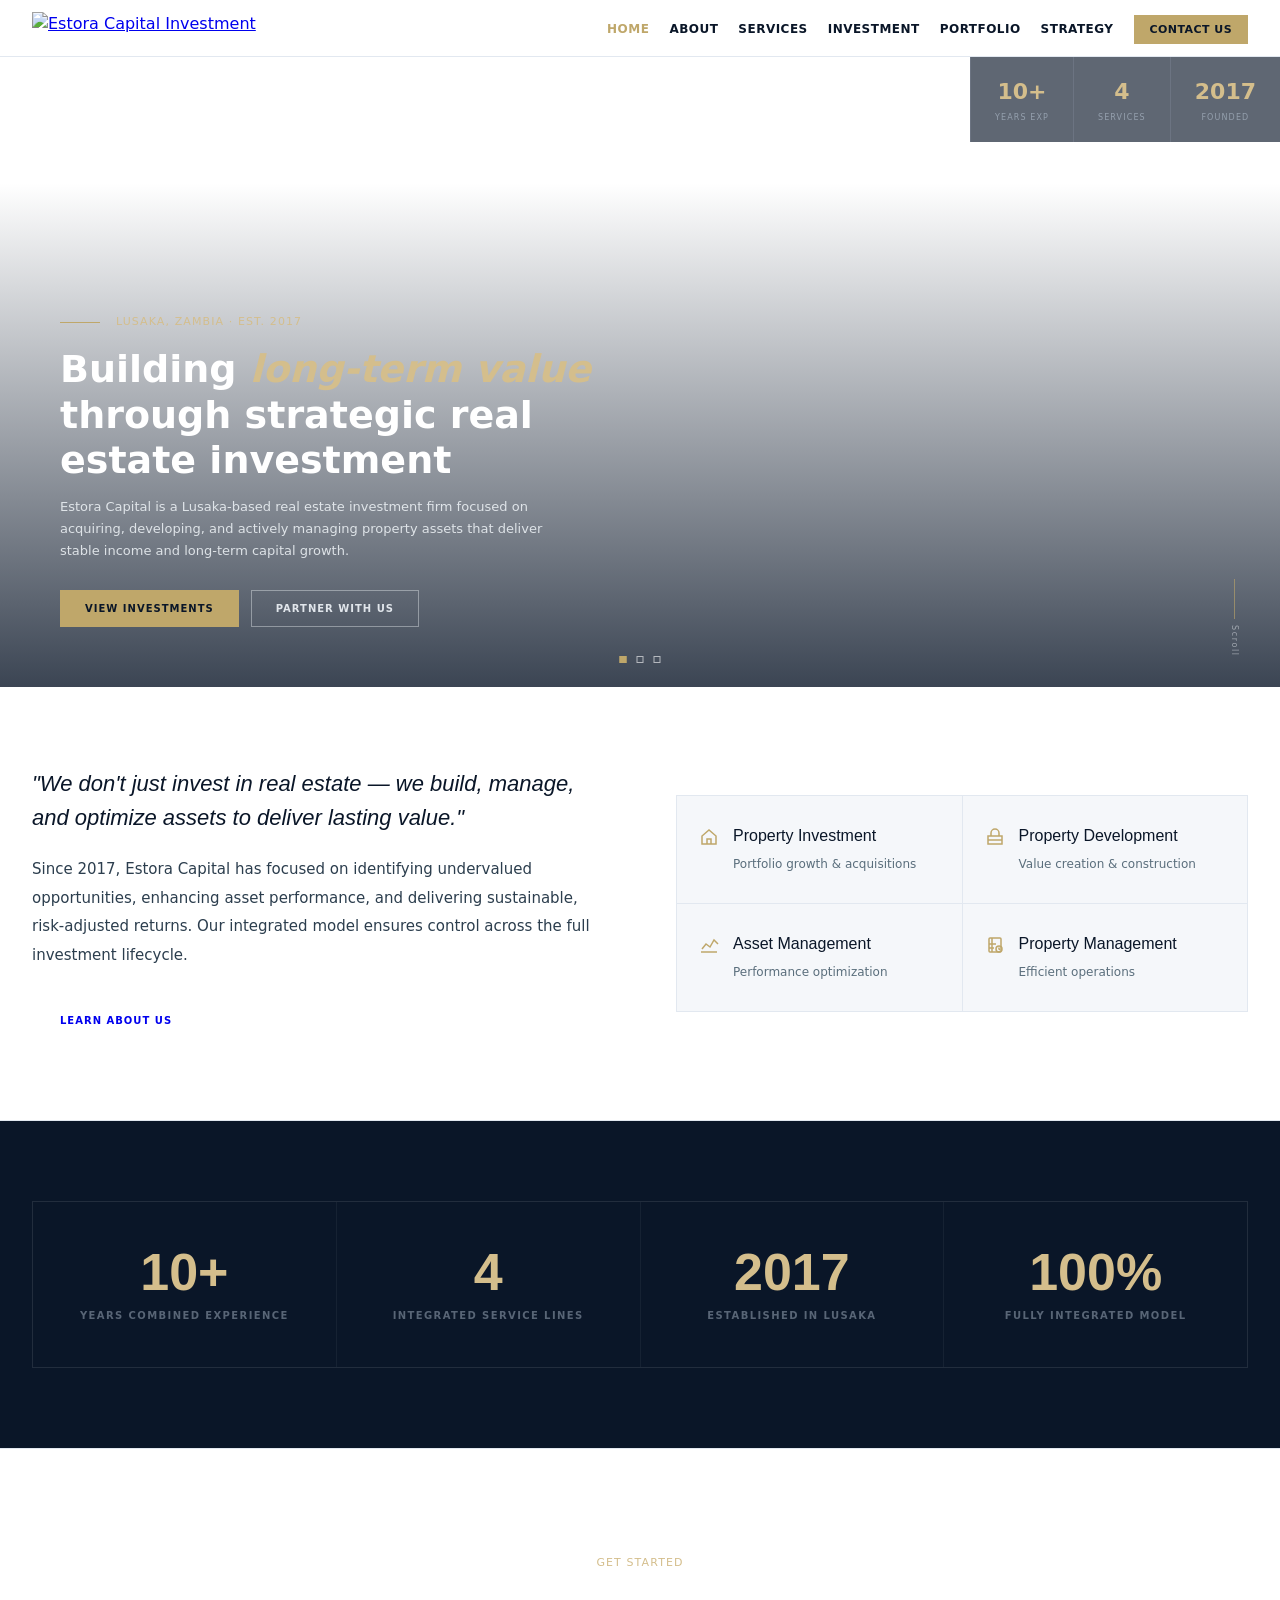
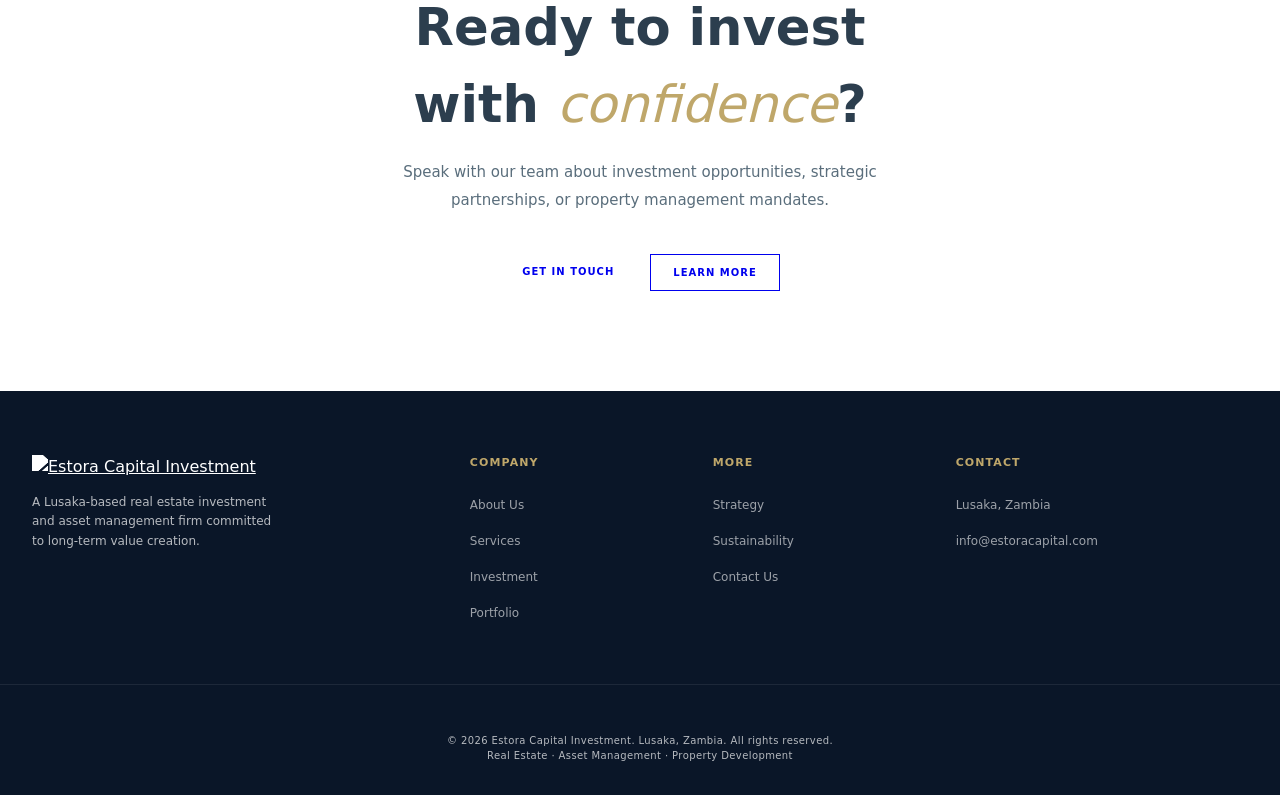
==== index.html @ 8b013a1b "Create index.html" ====
<!DOCTYPE html>
<html lang="en">
<head>
<meta charset="UTF-8">
<meta name="viewport" content="width=device-width, initial-scale=1.0">
<title>Estora Capital Investment — Lusaka, Zambia</title>
<link rel="icon" type="image/png" href="assets/logo.png">
<link rel="stylesheet" href="shared.css">
<style>
/* ── BASE & NAV (COMPACT) ── */
:root {
  --navy: #0A1628;
  --gold: #BFA76A;
  --gold-light: #D4BE8C;
  --bg: #F5F7FA;
  --bg-white: #FFFFFF;
  --text-mid: #2C3E4E;
  --text-muted: #5A6E7C;
  --line-dark: #E2E8F0;
}
* { margin: 0; padding: 0; box-sizing: border-box; }
body {
  font-family: 'Open Sans', system-ui, -apple-system, sans-serif;
  background: var(--bg-white);
  color: var(--text-mid);
  line-height: 1.5;
}
.container { max-width: 1280px; margin: 0 auto; padding: 0 32px; }
@media (max-width: 768px) { .container { padding: 0 24px; } }

/* Compact nav */
nav {
  background: var(--bg-white);
  padding: 12px 32px;
  display: flex;
  justify-content: space-between;
  align-items: center;
  border-bottom: 1px solid var(--line-dark);
  position: sticky;
  top: 0;
  z-index: 100;
}
.nav-logo img { height: 32px; width: auto; display: block; }
.nav-links {
  display: flex;
  list-style: none;
  gap: 20px;
  align-items: center;
}
.nav-links li a {
  text-decoration: none;
  font-size: 12px;
  font-weight: 600;
  letter-spacing: 0.04em;
  color: var(--navy);
  text-transform: uppercase;
  transition: color 0.2s;
}
.nav-links li a:hover, .nav-links li a.active { color: var(--gold); }
.nav-links .nav-cta {
  background: var(--gold);
  color: var(--navy);
  padding: 8px 16px;
  border-radius: 0;
  font-size: 11px;
}
.nav-links .nav-cta:hover { background: var(--navy); color: var(--gold); }
.nav-hamburger {
  display: none;
  flex-direction: column;
  gap: 5px;
  background: none;
  border: none;
  cursor: pointer;
}
.nav-hamburger span {
  width: 22px;
  height: 2px;
  background: var(--navy);
}
.nav-drawer {
  position: fixed;
  top: 0;
  right: -100%;
  width: 280px;
  height: 100%;
  background: var(--bg-white);
  box-shadow: -4px 0 20px rgba(0,0,0,0.05);
  padding: 80px 32px 32px;
  display: flex;
  flex-direction: column;
  gap: 20px;
  z-index: 200;
  transition: right 0.3s;
}
.nav-drawer.open { right: 0; }
.nav-drawer a {
  text-decoration: none;
  font-size: 14px;
  font-weight: 500;
  color: var(--navy);
  padding: 8px 0;
  border-bottom: 1px solid var(--line-dark);
}
.nav-drawer .drawer-cta { background: var(--gold); text-align: center; margin-top: 16px; color: var(--navy); font-weight: 700; }
@media (max-width: 768px) {
  nav { padding: 10px 24px; }
  .nav-links { display: none; }
  .nav-hamburger { display: flex; }
}

/* ── HERO (CROPPED, SHORTER) ── */
#hero {
  min-height: 70vh;
  min-height: 70svh;
  display: flex;
  flex-direction: column;
  justify-content: flex-end;
  position: relative;
  overflow: hidden;
  padding: 0;
}
.hero-bg { position: absolute; inset: 0; }
.hero-slide {
  position: absolute;
  inset: 0;
  background-position: center 30%; /* crop top & bottom by shifting focus upward */
  background-size: cover;
  background-repeat: no-repeat;
  opacity: 0;
  animation: heroSlideshow 18s ease-in-out infinite;
}
.hero-slide:nth-child(1) { animation-delay: 0s; }
.hero-slide:nth-child(2) { animation-delay: 6s; }
.hero-slide:nth-child(3) { animation-delay: 12s; }
@keyframes heroSlideshow {
  0%   { opacity: 0; }
  5%   { opacity: 1; }
  30%  { opacity: 1; }
  38%  { opacity: 0; }
  100% { opacity: 0; }
}
.hero-gradient {
  position: absolute; inset: 0; pointer-events: none; z-index: 1;
  background: linear-gradient(to top, rgba(10,22,40,0.8) 0%, rgba(10,22,40,0.4) 40%, transparent 80%);
}
.hero-content {
  position: relative;
  z-index: 3;
  width: 100%;
  max-width: 800px;
  padding: 0 60px 60px;
}
.hero-eyebrow {
  display: flex; align-items: center; gap: 16px; margin-bottom: 16px;
  opacity: 0; animation: fadeUp 0.9s 0.3s forwards;
}
.hero-eyebrow-line { width: 40px; height: 1px; background: var(--gold); }
.label { color: var(--gold-light); font-size: 11px; letter-spacing: 0.1em; text-transform: uppercase; }
.hero-content h1 {
  font-size: clamp(24px, 3.2vw, 38px);
  font-weight: 600; color: #FFFFFF; margin-bottom: 12px;
  opacity: 0; animation: fadeUp 0.9s 0.5s forwards;
  line-height: 1.2; max-width: 620px;
}
.hero-content h1 em { font-style: italic; color: var(--gold-light); }
.hero-sub {
  font-size: 13px; color: rgba(240,244,248,0.85); max-width: 500px;
  line-height: 1.7; margin-bottom: 28px;
  opacity: 0; animation: fadeUp 0.9s 0.7s forwards;
}
.hero-btns {
  display: flex; gap: 12px; flex-wrap: wrap;
  opacity: 0; animation: fadeUp 0.9s 0.9s forwards;
}
.hero-btns .btn-primary {
  background: var(--gold); color: var(--navy); border: 1px solid var(--gold);
  padding: 10px 24px; font-size: 10px;
}
.hero-btns .btn-primary:hover { background: transparent; color: var(--gold); }
.hero-btns .btn-outline {
  background: transparent; color: rgba(240,244,248,0.9); border: 1px solid rgba(240,244,248,0.4);
  padding: 10px 24px; font-size: 10px;
}
.hero-btns .btn-outline:hover { background: rgba(255,255,255,0.1); color: #fff; }
.hero-dots {
  position: absolute; bottom: 24px; left: 50%; transform: translateX(-50%);
  display: flex; gap: 10px; z-index: 5;
}
.hero-dot {
  width: 7px; height: 7px; border: 1px solid rgba(255,255,255,0.6);
  background: transparent; cursor: pointer;
}
.hero-dot.active, .hero-dot:hover { background: var(--gold); border-color: var(--gold); }
.hero-scroll {
  position: absolute; bottom: 30px; right: 40px;
  display: flex; flex-direction: column; align-items: center; gap: 6px; z-index: 4;
}
.hero-scroll-line { width: 1px; height: 40px; background: var(--gold); opacity: 0.6; }
.hero-scroll span { font-size: 8px; letter-spacing: 0.2em; color: rgba(240,244,248,0.5); writing-mode: vertical-rl; }
/* hero stats hidden on small screens, visible desktop */
.hero-stats {
  position: absolute; top: 0; right: 0;
  display: flex; z-index: 4;
}
.hero-stat {
  padding: 18px 24px;
  background: rgba(10,22,40,0.65);
  backdrop-filter: blur(6px);
  border-left: 1px solid rgba(184,197,212,0.15);
  text-align: center;
}
.hero-stat-num { font-size: 22px; font-weight: 600; color: var(--gold-light); }
.hero-stat-lbl { font-size: 8px; letter-spacing: 0.14em; text-transform: uppercase; color: rgba(184,197,212,0.6); margin-top: 4px; }
@keyframes fadeUp {
  from { opacity: 0; transform: translateY(16px); }
  to { opacity: 1; transform: translateY(0); }
}
/* Mobile hero: smaller height, better text fit */
@media (max-width: 768px) {
  #hero { min-height: 60vh; min-height: 60svh; }
  .hero-content { padding: 0 24px 40px; }
  .hero-scroll { display: none; }
  .hero-stats { display: none; }
  .hero-content h1 { font-size: 22px; max-width: 100%; }
  .hero-sub { font-size: 12px; margin-bottom: 24px; }
  .hero-eyebrow .label { font-size: 9px; }
  .hero-dots { bottom: 16px; }
  .hero-slide { background-position: center 25%; } /* adjust crop for mobile */
}
@media (max-width: 480px) {
  #hero { min-height: 55vh; }
  .hero-content { padding: 0 20px 32px; }
  .hero-btns { flex-direction: column; gap: 8px; }
  .hero-btns a { text-align: center; }
}

/* INTRO & OTHER SECTIONS (unchanged styling) */
.intro-band { background: var(--bg-white); border-bottom: 1px solid var(--line-dark); }
.intro-inner {
  display: grid; grid-template-columns: 1fr 1fr; gap: 72px; align-items: center;
  padding: 80px 0;
}
.intro-left p { font-size: 15px; color: var(--text-mid); line-height: 1.9; margin-bottom: 14px; }
.intro-left .lead {
  font-family: 'Roboto', sans-serif; font-size: 22px; font-style: italic;
  color: var(--navy); line-height: 1.55; margin-bottom: 20px; font-weight: 400;
}
.intro-right { display: grid; grid-template-columns: 1fr 1fr; gap: 1px; background: var(--line-dark); border: 1px solid var(--line-dark); }
.intro-cap {
  background: var(--bg); padding: 28px 22px;
  display: flex; align-items: flex-start; gap: 14px;
  transition: background 0.3s;
}
.intro-cap:hover { background: var(--bg-white); }
.intro-cap svg { color: var(--gold); flex-shrink: 0; margin-top: 3px; }
.intro-cap strong { display: block; font-family: 'Roboto', sans-serif; font-size: 16px; color: var(--navy); margin-bottom: 3px; font-weight: 500; }
.intro-cap span { font-size: 12px; color: var(--text-muted); }

.sections-area { background: var(--bg); padding: 72px 0; }
.sections-label { margin-bottom: 52px; }
.sections-label h2 { font-size: clamp(30px, 4vw, 50px); }

.cards-grid {
  display: grid; grid-template-columns: repeat(3, 1fr);
  gap: 1px; background: var(--line-dark); border: 1px solid var(--line-dark);
}
.section-card {
  background: var(--bg-white); padding: 52px 40px;
  position: relative; overflow: hidden;
  text-decoration: none; display: flex; flex-direction: column;
  transition: background 0.3s;
  border-bottom: 3px solid transparent;
}
.section-card:hover { background: var(--bg); border-bottom-color: var(--gold); }
.section-card:hover .card-icon { color: var(--navy); }

.card-icon { width: 44px; height: 44px; color: var(--gold); margin-bottom: 26px; transition: color 0.3s; }
.section-card h3 { font-size: 24px; color: var(--navy); margin-bottom: 12px; font-weight: 600; }
.section-card p { font-size: 13px; color: var(--text-muted); line-height: 1.85; flex: 1; }
.card-link {
  display: flex; align-items: center; gap: 8px; margin-top: 28px;
  font-size: 10px; letter-spacing: 0.18em; text-transform: uppercase;
  color: var(--gold); font-weight: 700; font-family: 'Open Sans', sans-serif;
}
.card-link svg { transition: transform 0.3s; }
.section-card:hover .card-link svg { transform: translateX(5px); }

.highlights { background: var(--navy); padding: 80px 0; }
.highlights-grid { display: grid; grid-template-columns: repeat(4,1fr); gap: 1px; background: rgba(255,255,255,0.05); border: 1px solid rgba(255,255,255,0.05); }
.highlight-cell { background: var(--navy); padding: 44px 32px; text-align: center; }
.highlight-num { font-family: 'Roboto', sans-serif; font-size: 52px; font-weight: 600; color: var(--gold-light); line-height: 1; margin-bottom: 10px; }
.highlight-desc { font-size: 10px; letter-spacing: 0.14em; text-transform: uppercase; color: rgba(184,197,212,0.45); font-weight: 600; }

.closing-cta { background: var(--bg-white); padding: 100px 0; text-align: center; border-top: 1px solid var(--line-dark); }
.closing-cta h2 { font-size: clamp(30px, 4vw, 54px); max-width: 640px; margin: 16px auto; }
.closing-cta h2 em { font-style: italic; color: var(--gold); font-weight: 400; }
.closing-cta p { font-size: 15px; color: var(--text-muted); max-width: 480px; margin: 0 auto 40px; line-height: 1.85; }
.closing-btns { display: flex; gap: 14px; justify-content: center; flex-wrap: wrap; }

footer {
  background: var(--navy);
  color: rgba(255,255,255,0.7);
  padding: 64px 0 32px;
}
.footer-top {
  max-width: 1280px;
  margin: 0 auto;
  padding: 0 32px;
  display: grid;
  grid-template-columns: 2fr 1fr 1fr 1.5fr;
  gap: 48px;
}
.footer-logo { filter: brightness(0) invert(1); height: 36px; width: auto; margin-bottom: 14px; }
.footer-tagline { font-size: 12px; line-height: 1.6; max-width: 240px; }
.footer-links-group h4 { color: var(--gold); font-size: 11px; letter-spacing: 0.1em; margin-bottom: 20px; text-transform: uppercase; }
.footer-links { list-style: none; }
.footer-links li { margin-bottom: 12px; }
.footer-links a { color: rgba(255,255,255,0.6); text-decoration: none; font-size: 12px; transition: color 0.2s; }
.footer-links a:hover { color: var(--gold); }
.footer-bottom {
  text-align: center;
  padding-top: 48px;
  margin-top: 48px;
  border-top: 1px solid rgba(255,255,255,0.08);
  font-size: 10px;
  letter-spacing: 0.04em;
}
@media (max-width: 768px) {
  .footer-top { grid-template-columns: 1fr; gap: 32px; padding: 0 24px; text-align: center; }
  .footer-tagline { max-width: 100%; }
  .intro-inner { grid-template-columns: 1fr; gap: 40px; padding: 48px 0; }
  .intro-right { grid-template-columns: 1fr; }
  .cards-grid { grid-template-columns: 1fr; }
  .highlights-grid { grid-template-columns: repeat(2,1fr); }
  .section-card { padding: 40px 26px; }
  .highlight-num { font-size: 40px; }
}
.btn-primary, .btn-outline {
  display: inline-block;
  text-decoration: none;
  font-weight: 700;
  text-transform: uppercase;
  letter-spacing: 0.1em;
  transition: all 0.3s;
  cursor: pointer;
  font-size: 10px;
  padding: 10px 22px;
}
.btn-outline { border: 1px solid currentColor; background: transparent; }
</style>
</head>
<body>

<!-- NAV (COMPACT) -->
<nav>
  <a href="index.html" class="nav-logo"><img src="assets/logo.png" alt="Estora Capital Investment"></a>
  <ul class="nav-links">
    <li><a href="index.html" class="active">Home</a></li>
    <li><a href="about.html">About</a></li>
    <li><a href="services.html">Services</a></li>
    <li><a href="investment.html">Investment</a></li>
    <li><a href="portfolio.html">Portfolio</a></li>
    <li><a href="strategy.html">Strategy</a></li>
    <li><a href="contact.html" class="nav-cta">Contact Us</a></li>
  </ul>
  <button class="nav-hamburger" aria-label="Open menu"><span></span><span></span><span></span></button>
</nav>
<div class="nav-drawer">
  <a href="index.html" class="active">Home</a>
  <a href="about.html">About Us</a>
  <a href="services.html">Services</a>
  <a href="investment.html">Investment</a>
  <a href="portfolio.html">Portfolio</a>
  <a href="strategy.html">Strategy</a>
  <a href="sustainability.html">Sustainability</a>
  <a href="contact.html" class="drawer-cta">Contact Us</a>
</div>

<!-- HERO (CROPPED & SHORTER) -->
<section id="hero">
  <div class="hero-bg">
    <div class="hero-slide" style="background-image:url('assets/home-hero-1.jpeg');"></div>
    <div class="hero-slide" style="background-image:url('assets/home-hero-2.jpeg');"></div>
    <div class="hero-slide" style="background-image:url('assets/home-hero-3.jpeg');"></div>
  </div>
  <div class="hero-gradient"></div>
  <div class="hero-stats">
    <div class="hero-stat"><div class="hero-stat-num">10+</div><div class="hero-stat-lbl">Years Exp</div></div>
    <div class="hero-stat"><div class="hero-stat-num">4</div><div class="hero-stat-lbl">Services</div></div>
    <div class="hero-stat"><div class="hero-stat-num">2017</div><div class="hero-stat-lbl">Founded</div></div>
  </div>
  <div class="hero-content">
    <div class="hero-eyebrow">
      <div class="hero-eyebrow-line"></div>
      <span class="label">Lusaka, Zambia · Est. 2017</span>
    </div>
    <h1>Building <em>long-term value</em> through strategic real estate investment</h1>
    <p class="hero-sub">Estora Capital is a Lusaka-based real estate investment firm focused on acquiring, developing, and actively managing property assets that deliver stable income and long-term capital growth.</p>
    <div class="hero-btns">
      <a href="investment.html" class="btn-primary">View Investments</a>
      <a href="contact.html" class="btn-outline">Partner With Us</a>
    </div>
  </div>
  <div class="hero-dots" id="heroDots">
    <div class="hero-dot active" onclick="goToSlide(0)"></div>
    <div class="hero-dot" onclick="goToSlide(1)"></div>
    <div class="hero-dot" onclick="goToSlide(2)"></div>
  </div>
  <div class="hero-scroll"><div class="hero-scroll-line"></div><span>Scroll</span></div>
</section>

<!-- INTRO BAND (unchanged) -->
<section class="intro-band">
  <div class="container">
    <div class="intro-inner">
      <div class="intro-left">
        <p class="lead">"We don't just invest in real estate — we build, manage, and optimize assets to deliver lasting value."</p>
        <p>Since 2017, Estora Capital has focused on identifying undervalued opportunities, enhancing asset performance, and delivering sustainable, risk-adjusted returns. Our integrated model ensures control across the full investment lifecycle.</p>
        <div style="margin-top:32px"><a href="about.html" class="btn-primary" style="font-size:10px;padding:12px 28px;">Learn About Us</a></div>
      </div>
      <div class="intro-right">
        <div class="intro-cap">
          <svg width="20" height="20" viewBox="0 0 20 20" fill="none" stroke="currentColor" stroke-width="1.5"><path d="M3 17V9l7-6 7 6v8H3z"/><path d="M8 17v-5h4v5"/></svg>
          <div><strong>Property Investment</strong><span>Portfolio growth & acquisitions</span></div>
        </div>
        <div class="intro-cap">
          <svg width="20" height="20" viewBox="0 0 20 20" fill="none" stroke="currentColor" stroke-width="1.5"><rect x="3" y="9" width="14" height="8"/><path d="M6 9V6a4 4 0 0 1 8 0v3"/><path d="M3 13h14"/></svg>
          <div><strong>Property Development</strong><span>Value creation & construction</span></div>
        </div>
        <div class="intro-cap">
          <svg width="20" height="20" viewBox="0 0 20 20" fill="none" stroke="currentColor" stroke-width="1.5"><path d="M3 14l4-5 4 3 4-7 4 4"/><path d="M2 17h16"/></svg>
          <div><strong>Asset Management</strong><span>Performance optimization</span></div>
        </div>
        <div class="intro-cap">
          <svg width="20" height="20" viewBox="0 0 20 20" fill="none" stroke="currentColor" stroke-width="1.5"><rect x="4" y="3" width="12" height="14" rx="1"/><path d="M7 3v14M4 9h7M4 13h5"/><circle cx="14" cy="14" r="3"/><path d="M14 12.5v1.5l1 1"/></svg>
          <div><strong>Property Management</strong><span>Efficient operations</span></div>
        </div>
      </div>
    </div>
  </div>
</section>

<!-- HIGHLIGHTS -->
<section class="highlights">
  <div class="container">
    <div class="highlights-grid">
      <div class="highlight-cell"><div class="highlight-num">10+</div><div class="highlight-desc">Years Combined Experience</div></div>
      <div class="highlight-cell"><div class="highlight-num">4</div><div class="highlight-desc">Integrated Service Lines</div></div>
      <div class="highlight-cell"><div class="highlight-num">2017</div><div class="highlight-desc">Established in Lusaka</div></div>
      <div class="highlight-cell"><div class="highlight-num">100%</div><div class="highlight-desc">Fully Integrated Model</div></div>
    </div>
  </div>
</section>

<!-- CLOSING CTA -->
<section class="closing-cta">
  <div class="container">
    <div>
      <span class="label">Get Started</span>
      <h2>Ready to invest<br>with <em>confidence</em>?</h2>
      <p>Speak with our team about investment opportunities, strategic partnerships, or property management mandates.</p>
      <div class="closing-btns">
        <a href="contact.html" class="btn-primary">Get In Touch</a>
        <a href="investment.html" class="btn-outline">Learn More</a>
      </div>
    </div>
  </div>
</section>

<!-- FOOTER -->
<footer>
  <div class="footer-top">
    <div>
      <a href="index.html"><img src="assets/logo.png" alt="Estora Capital Investment" class="footer-logo"></a>
      <p class="footer-tagline">A Lusaka-based real estate investment and asset management firm committed to long-term value creation.</p>
    </div>
    <div class="footer-links-group">
      <h4>Company</h4>
      <ul class="footer-links">
        <li><a href="about.html">About Us</a></li>
        <li><a href="services.html">Services</a></li>
        <li><a href="investment.html">Investment</a></li>
        <li><a href="portfolio.html">Portfolio</a></li>
      </ul>
    </div>
    <div class="footer-links-group">
      <h4>More</h4>
      <ul class="footer-links">
        <li><a href="strategy.html">Strategy</a></li>
        <li><a href="sustainability.html">Sustainability</a></li>
        <li><a href="contact.html">Contact Us</a></li>
      </ul>
    </div>
    <div class="footer-links-group">
      <h4>Contact</h4>
      <ul class="footer-links">
        <li><a href="#">Lusaka, Zambia</a></li>
        <li><a href="mailto:info@estoracapital.com">info@estoracapital.com</a></li>
      </ul>
    </div>
  </div>
  <div class="footer-bottom">
    <p class="footer-copy">&copy; 2026 Estora Capital Investment. Lusaka, Zambia. All rights reserved.</p>
    <p class="footer-copy">Real Estate · Asset Management · Property Development</p>
  </div>
</footer>

<script src="shared.js"></script>
<script>
(function() {
  const dots = document.querySelectorAll('.hero-dot');
  let current = 0;
  const total = dots.length;
  const interval = 6000;

  function setDot(idx) {
    dots.forEach(d => d.classList.remove('active'));
    dots[idx].classList.add('active');
    current = idx;
  }
  setInterval(() => { setDot((current + 1) % total); }, interval);
  window.goToSlide = function(idx) { setDot(idx); };
})();
// Mobile drawer toggle (if shared.js doesn't handle it)
document.querySelector('.nav-hamburger')?.addEventListener('click', () => {
  document.querySelector('.nav-drawer')?.classList.toggle('open');
});
</script>
</body>
</html>
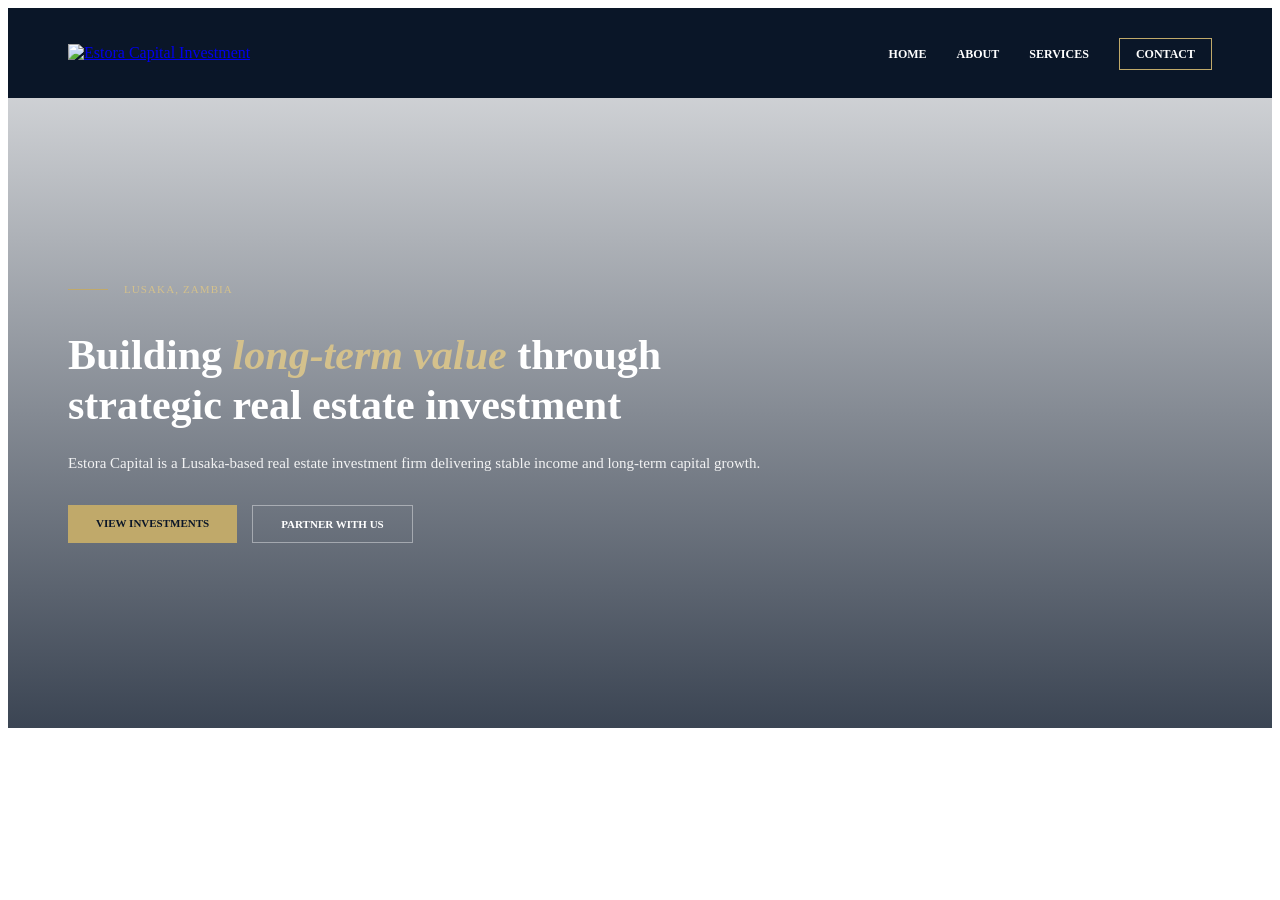
==== commit 11d2d1f1: "Update index.html" ====
--- a/index.html
+++ b/index.html
@@ -7,377 +7,91 @@
 <link rel="icon" type="image/png" href="assets/logo.png">
 <link rel="stylesheet" href="shared.css">
 <style>
-/* ── BASE & NAV (COMPACT) ── */
 :root {
   --navy: #0A1628;
-  --gold: #BFA76A;
-  --gold-light: #D4BE8C;
-  --bg: #F5F7FA;
-  --bg-white: #FFFFFF;
-  --text-mid: #2C3E4E;
-  --text-muted: #5A6E7C;
-  --line-dark: #E2E8F0;
-}
-* { margin: 0; padding: 0; box-sizing: border-box; }
-body {
-  font-family: 'Open Sans', system-ui, -apple-system, sans-serif;
-  background: var(--bg-white);
-  color: var(--text-mid);
-  line-height: 1.5;
-}
-.container { max-width: 1280px; margin: 0 auto; padding: 0 32px; }
-@media (max-width: 768px) { .container { padding: 0 24px; } }
-
-/* Compact nav */
-nav {
-  background: var(--bg-white);
-  padding: 12px 32px;
-  display: flex;
-  justify-content: space-between;
-  align-items: center;
-  border-bottom: 1px solid var(--line-dark);
-  position: sticky;
-  top: 0;
-  z-index: 100;
-}
-.nav-logo img { height: 32px; width: auto; display: block; }
-.nav-links {
-  display: flex;
-  list-style: none;
-  gap: 20px;
-  align-items: center;
-}
-.nav-links li a {
-  text-decoration: none;
-  font-size: 12px;
-  font-weight: 600;
-  letter-spacing: 0.04em;
-  color: var(--navy);
-  text-transform: uppercase;
-  transition: color 0.2s;
-}
-.nav-links li a:hover, .nav-links li a.active { color: var(--gold); }
-.nav-links .nav-cta {
-  background: var(--gold);
-  color: var(--navy);
-  padding: 8px 16px;
-  border-radius: 0;
-  font-size: 11px;
-}
-.nav-links .nav-cta:hover { background: var(--navy); color: var(--gold); }
-.nav-hamburger {
-  display: none;
-  flex-direction: column;
-  gap: 5px;
-  background: none;
-  border: none;
-  cursor: pointer;
-}
-.nav-hamburger span {
-  width: 22px;
-  height: 2px;
-  background: var(--navy);
-}
-.nav-drawer {
-  position: fixed;
-  top: 0;
-  right: -100%;
-  width: 280px;
-  height: 100%;
-  background: var(--bg-white);
-  box-shadow: -4px 0 20px rgba(0,0,0,0.05);
-  padding: 80px 32px 32px;
-  display: flex;
-  flex-direction: column;
-  gap: 20px;
-  z-index: 200;
-  transition: right 0.3s;
-}
-.nav-drawer.open { right: 0; }
-.nav-drawer a {
-  text-decoration: none;
-  font-size: 14px;
-  font-weight: 500;
-  color: var(--navy);
-  padding: 8px 0;
-  border-bottom: 1px solid var(--line-dark);
-}
-.nav-drawer .drawer-cta { background: var(--gold); text-align: center; margin-top: 16px; color: var(--navy); font-weight: 700; }
-@media (max-width: 768px) {
-  nav { padding: 10px 24px; }
-  .nav-links { display: none; }
-  .nav-hamburger { display: flex; }
+  --gold: #C0A96A;
+  --gold-light: #d4c18c;
+  --bg: #f4f6f8;
+  --bg-white: #ffffff;
 }
 
-/* ── HERO (CROPPED, SHORTER) ── */
+/* ── COMPACT NAV ── */
+nav {
+  display: flex; justify-content: space-between; align-items: center;
+  padding: 10px 60px;
+  background: var(--navy);
+  height: 70px;
+}
+.nav-logo img { height: 40px; }
+.nav-links { display: flex; gap: 30px; list-style: none; margin: 0; }
+.nav-links a { font-size: 12px; text-transform: uppercase; color: #fff; text-decoration: none; font-weight: 600; }
+.nav-cta { border: 1px solid var(--gold); padding: 8px 16px; }
+
+/* ── HERO ── */
 #hero {
-  min-height: 70vh;
-  min-height: 70svh;
-  display: flex;
-  flex-direction: column;
-  justify-content: flex-end;
-  position: relative;
-  overflow: hidden;
-  padding: 0;
+  height: 70vh;
+  min-height: 500px;
+  display: flex; flex-direction: column; justify-content: center;
+  position: relative; overflow: hidden; padding: 0 60px;
 }
 .hero-bg { position: absolute; inset: 0; }
 .hero-slide {
-  position: absolute;
-  inset: 0;
-  background-position: center 30%; /* crop top & bottom by shifting focus upward */
+  position: absolute; inset: 0;
+  background-position: center 30%;
   background-size: cover;
   background-repeat: no-repeat;
   opacity: 0;
   animation: heroSlideshow 18s ease-in-out infinite;
+  transform: scale(1.03);
 }
 .hero-slide:nth-child(1) { animation-delay: 0s; }
 .hero-slide:nth-child(2) { animation-delay: 6s; }
 .hero-slide:nth-child(3) { animation-delay: 12s; }
 @keyframes heroSlideshow {
-  0%   { opacity: 0; }
+  0%   { opacity: 0; transform: scale(1.03); }
   5%   { opacity: 1; }
   30%  { opacity: 1; }
-  38%  { opacity: 0; }
-  100% { opacity: 0; }
+  38%  { opacity: 0; transform: scale(1.07); }
+  100% { opacity: 0; transform: scale(1.07); }
 }
+
 .hero-gradient {
   position: absolute; inset: 0; pointer-events: none; z-index: 1;
-  background: linear-gradient(to top, rgba(10,22,40,0.8) 0%, rgba(10,22,40,0.4) 40%, transparent 80%);
+  background: linear-gradient(to top, rgba(10,22,40,0.8) 0%, rgba(10,22,40,0.2) 100%);
 }
-.hero-content {
-  position: relative;
-  z-index: 3;
-  width: 100%;
-  max-width: 800px;
-  padding: 0 60px 60px;
-}
-.hero-eyebrow {
-  display: flex; align-items: center; gap: 16px; margin-bottom: 16px;
-  opacity: 0; animation: fadeUp 0.9s 0.3s forwards;
-}
+.hero-content { position: relative; z-index: 3; width: 100%; max-width: 700px; }
+.hero-eyebrow { display: flex; align-items: center; gap: 16px; margin-bottom: 20px; }
 .hero-eyebrow-line { width: 40px; height: 1px; background: var(--gold); }
 .label { color: var(--gold-light); font-size: 11px; letter-spacing: 0.1em; text-transform: uppercase; }
-.hero-content h1 {
-  font-size: clamp(24px, 3.2vw, 38px);
-  font-weight: 600; color: #FFFFFF; margin-bottom: 12px;
-  opacity: 0; animation: fadeUp 0.9s 0.5s forwards;
-  line-height: 1.2; max-width: 620px;
+.hero-content h1 { font-size: clamp(28px, 4vw, 42px); color: #FFFFFF; margin-bottom: 20px; line-height: 1.2; }
+.hero-content h1 em { font-style: italic; color: var(--gold-light); }
+.hero-sub { font-size: 15px; color: rgba(255,255,255,0.9); line-height: 1.6; margin-bottom: 30px; }
+.hero-btns { display: flex; gap: 15px; }
+.btn-primary { background: var(--gold); color: var(--navy); padding: 12px 28px; text-decoration: none; font-size: 11px; font-weight: 700; text-transform: uppercase; }
+.btn-outline { border: 1px solid rgba(255,255,255,0.4); color: #fff; padding: 12px 28px; text-decoration: none; font-size: 11px; font-weight: 700; text-transform: uppercase; }
+
+/* ── MOBILE RESPONSIVENESS ── */
+@media (max-width: 768px) {
+  nav { padding: 15px 20px; }
+  #hero { height: 60vh; padding: 0 20px; align-items: center; text-align: center; }
+  .hero-content { background: rgba(10, 22, 40, 0.7); padding: 30px; border-radius: 8px; }
+  .hero-content h1 { font-size: 24px; }
+  .hero-btns { justify-content: center; flex-direction: column; }
 }
-.hero-content h1 em { font-style: italic; color: var(--gold-light); }
-.hero-sub {
-  font-size: 13px; color: rgba(240,244,248,0.85); max-width: 500px;
-  line-height: 1.7; margin-bottom: 28px;
-  opacity: 0; animation: fadeUp 0.9s 0.7s forwards;
-}
-.hero-btns {
-  display: flex; gap: 12px; flex-wrap: wrap;
-  opacity: 0; animation: fadeUp 0.9s 0.9s forwards;
-}
-.hero-btns .btn-primary {
-  background: var(--gold); color: var(--navy); border: 1px solid var(--gold);
-  padding: 10px 24px; font-size: 10px;
-}
-.hero-btns .btn-primary:hover { background: transparent; color: var(--gold); }
-.hero-btns .btn-outline {
-  background: transparent; color: rgba(240,244,248,0.9); border: 1px solid rgba(240,244,248,0.4);
-  padding: 10px 24px; font-size: 10px;
-}
-.hero-btns .btn-outline:hover { background: rgba(255,255,255,0.1); color: #fff; }
-.hero-dots {
-  position: absolute; bottom: 24px; left: 50%; transform: translateX(-50%);
-  display: flex; gap: 10px; z-index: 5;
-}
-.hero-dot {
-  width: 7px; height: 7px; border: 1px solid rgba(255,255,255,0.6);
-  background: transparent; cursor: pointer;
-}
-.hero-dot.active, .hero-dot:hover { background: var(--gold); border-color: var(--gold); }
-.hero-scroll {
-  position: absolute; bottom: 30px; right: 40px;
-  display: flex; flex-direction: column; align-items: center; gap: 6px; z-index: 4;
-}
-.hero-scroll-line { width: 1px; height: 40px; background: var(--gold); opacity: 0.6; }
-.hero-scroll span { font-size: 8px; letter-spacing: 0.2em; color: rgba(240,244,248,0.5); writing-mode: vertical-rl; }
-/* hero stats hidden on small screens, visible desktop */
-.hero-stats {
-  position: absolute; top: 0; right: 0;
-  display: flex; z-index: 4;
-}
-.hero-stat {
-  padding: 18px 24px;
-  background: rgba(10,22,40,0.65);
-  backdrop-filter: blur(6px);
-  border-left: 1px solid rgba(184,197,212,0.15);
-  text-align: center;
-}
-.hero-stat-num { font-size: 22px; font-weight: 600; color: var(--gold-light); }
-.hero-stat-lbl { font-size: 8px; letter-spacing: 0.14em; text-transform: uppercase; color: rgba(184,197,212,0.6); margin-top: 4px; }
-@keyframes fadeUp {
-  from { opacity: 0; transform: translateY(16px); }
-  to { opacity: 1; transform: translateY(0); }
-}
-/* Mobile hero: smaller height, better text fit */
-@media (max-width: 768px) {
-  #hero { min-height: 60vh; min-height: 60svh; }
-  .hero-content { padding: 0 24px 40px; }
-  .hero-scroll { display: none; }
-  .hero-stats { display: none; }
-  .hero-content h1 { font-size: 22px; max-width: 100%; }
-  .hero-sub { font-size: 12px; margin-bottom: 24px; }
-  .hero-eyebrow .label { font-size: 9px; }
-  .hero-dots { bottom: 16px; }
-  .hero-slide { background-position: center 25%; } /* adjust crop for mobile */
-}
-@media (max-width: 480px) {
-  #hero { min-height: 55vh; }
-  .hero-content { padding: 0 20px 32px; }
-  .hero-btns { flex-direction: column; gap: 8px; }
-  .hero-btns a { text-align: center; }
-}
-
-/* INTRO & OTHER SECTIONS (unchanged styling) */
-.intro-band { background: var(--bg-white); border-bottom: 1px solid var(--line-dark); }
-.intro-inner {
-  display: grid; grid-template-columns: 1fr 1fr; gap: 72px; align-items: center;
-  padding: 80px 0;
-}
-.intro-left p { font-size: 15px; color: var(--text-mid); line-height: 1.9; margin-bottom: 14px; }
-.intro-left .lead {
-  font-family: 'Roboto', sans-serif; font-size: 22px; font-style: italic;
-  color: var(--navy); line-height: 1.55; margin-bottom: 20px; font-weight: 400;
-}
-.intro-right { display: grid; grid-template-columns: 1fr 1fr; gap: 1px; background: var(--line-dark); border: 1px solid var(--line-dark); }
-.intro-cap {
-  background: var(--bg); padding: 28px 22px;
-  display: flex; align-items: flex-start; gap: 14px;
-  transition: background 0.3s;
-}
-.intro-cap:hover { background: var(--bg-white); }
-.intro-cap svg { color: var(--gold); flex-shrink: 0; margin-top: 3px; }
-.intro-cap strong { display: block; font-family: 'Roboto', sans-serif; font-size: 16px; color: var(--navy); margin-bottom: 3px; font-weight: 500; }
-.intro-cap span { font-size: 12px; color: var(--text-muted); }
-
-.sections-area { background: var(--bg); padding: 72px 0; }
-.sections-label { margin-bottom: 52px; }
-.sections-label h2 { font-size: clamp(30px, 4vw, 50px); }
-
-.cards-grid {
-  display: grid; grid-template-columns: repeat(3, 1fr);
-  gap: 1px; background: var(--line-dark); border: 1px solid var(--line-dark);
-}
-.section-card {
-  background: var(--bg-white); padding: 52px 40px;
-  position: relative; overflow: hidden;
-  text-decoration: none; display: flex; flex-direction: column;
-  transition: background 0.3s;
-  border-bottom: 3px solid transparent;
-}
-.section-card:hover { background: var(--bg); border-bottom-color: var(--gold); }
-.section-card:hover .card-icon { color: var(--navy); }
-
-.card-icon { width: 44px; height: 44px; color: var(--gold); margin-bottom: 26px; transition: color 0.3s; }
-.section-card h3 { font-size: 24px; color: var(--navy); margin-bottom: 12px; font-weight: 600; }
-.section-card p { font-size: 13px; color: var(--text-muted); line-height: 1.85; flex: 1; }
-.card-link {
-  display: flex; align-items: center; gap: 8px; margin-top: 28px;
-  font-size: 10px; letter-spacing: 0.18em; text-transform: uppercase;
-  color: var(--gold); font-weight: 700; font-family: 'Open Sans', sans-serif;
-}
-.card-link svg { transition: transform 0.3s; }
-.section-card:hover .card-link svg { transform: translateX(5px); }
-
-.highlights { background: var(--navy); padding: 80px 0; }
-.highlights-grid { display: grid; grid-template-columns: repeat(4,1fr); gap: 1px; background: rgba(255,255,255,0.05); border: 1px solid rgba(255,255,255,0.05); }
-.highlight-cell { background: var(--navy); padding: 44px 32px; text-align: center; }
-.highlight-num { font-family: 'Roboto', sans-serif; font-size: 52px; font-weight: 600; color: var(--gold-light); line-height: 1; margin-bottom: 10px; }
-.highlight-desc { font-size: 10px; letter-spacing: 0.14em; text-transform: uppercase; color: rgba(184,197,212,0.45); font-weight: 600; }
-
-.closing-cta { background: var(--bg-white); padding: 100px 0; text-align: center; border-top: 1px solid var(--line-dark); }
-.closing-cta h2 { font-size: clamp(30px, 4vw, 54px); max-width: 640px; margin: 16px auto; }
-.closing-cta h2 em { font-style: italic; color: var(--gold); font-weight: 400; }
-.closing-cta p { font-size: 15px; color: var(--text-muted); max-width: 480px; margin: 0 auto 40px; line-height: 1.85; }
-.closing-btns { display: flex; gap: 14px; justify-content: center; flex-wrap: wrap; }
-
-footer {
-  background: var(--navy);
-  color: rgba(255,255,255,0.7);
-  padding: 64px 0 32px;
-}
-.footer-top {
-  max-width: 1280px;
-  margin: 0 auto;
-  padding: 0 32px;
-  display: grid;
-  grid-template-columns: 2fr 1fr 1fr 1.5fr;
-  gap: 48px;
-}
-.footer-logo { filter: brightness(0) invert(1); height: 36px; width: auto; margin-bottom: 14px; }
-.footer-tagline { font-size: 12px; line-height: 1.6; max-width: 240px; }
-.footer-links-group h4 { color: var(--gold); font-size: 11px; letter-spacing: 0.1em; margin-bottom: 20px; text-transform: uppercase; }
-.footer-links { list-style: none; }
-.footer-links li { margin-bottom: 12px; }
-.footer-links a { color: rgba(255,255,255,0.6); text-decoration: none; font-size: 12px; transition: color 0.2s; }
-.footer-links a:hover { color: var(--gold); }
-.footer-bottom {
-  text-align: center;
-  padding-top: 48px;
-  margin-top: 48px;
-  border-top: 1px solid rgba(255,255,255,0.08);
-  font-size: 10px;
-  letter-spacing: 0.04em;
-}
-@media (max-width: 768px) {
-  .footer-top { grid-template-columns: 1fr; gap: 32px; padding: 0 24px; text-align: center; }
-  .footer-tagline { max-width: 100%; }
-  .intro-inner { grid-template-columns: 1fr; gap: 40px; padding: 48px 0; }
-  .intro-right { grid-template-columns: 1fr; }
-  .cards-grid { grid-template-columns: 1fr; }
-  .highlights-grid { grid-template-columns: repeat(2,1fr); }
-  .section-card { padding: 40px 26px; }
-  .highlight-num { font-size: 40px; }
-}
-.btn-primary, .btn-outline {
-  display: inline-block;
-  text-decoration: none;
-  font-weight: 700;
-  text-transform: uppercase;
-  letter-spacing: 0.1em;
-  transition: all 0.3s;
-  cursor: pointer;
-  font-size: 10px;
-  padding: 10px 22px;
-}
-.btn-outline { border: 1px solid currentColor; background: transparent; }
 </style>
 </head>
 <body>
 
-<!-- NAV (COMPACT) -->
 <nav>
   <a href="index.html" class="nav-logo"><img src="assets/logo.png" alt="Estora Capital Investment"></a>
   <ul class="nav-links">
-    <li><a href="index.html" class="active">Home</a></li>
+    <li><a href="index.html">Home</a></li>
     <li><a href="about.html">About</a></li>
     <li><a href="services.html">Services</a></li>
-    <li><a href="investment.html">Investment</a></li>
-    <li><a href="portfolio.html">Portfolio</a></li>
-    <li><a href="strategy.html">Strategy</a></li>
-    <li><a href="contact.html" class="nav-cta">Contact Us</a></li>
+    <li><a href="contact.html" class="nav-cta">Contact</a></li>
   </ul>
-  <button class="nav-hamburger" aria-label="Open menu"><span></span><span></span><span></span></button>
 </nav>
-<div class="nav-drawer">
-  <a href="index.html" class="active">Home</a>
-  <a href="about.html">About Us</a>
-  <a href="services.html">Services</a>
-  <a href="investment.html">Investment</a>
-  <a href="portfolio.html">Portfolio</a>
-  <a href="strategy.html">Strategy</a>
-  <a href="sustainability.html">Sustainability</a>
-  <a href="contact.html" class="drawer-cta">Contact Us</a>
-</div>
 
-<!-- HERO (CROPPED & SHORTER) -->
 <section id="hero">
   <div class="hero-bg">
     <div class="hero-slide" style="background-image:url('assets/home-hero-1.jpeg');"></div>
@@ -385,147 +99,20 @@
     <div class="hero-slide" style="background-image:url('assets/home-hero-3.jpeg');"></div>
   </div>
   <div class="hero-gradient"></div>
-  <div class="hero-stats">
-    <div class="hero-stat"><div class="hero-stat-num">10+</div><div class="hero-stat-lbl">Years Exp</div></div>
-    <div class="hero-stat"><div class="hero-stat-num">4</div><div class="hero-stat-lbl">Services</div></div>
-    <div class="hero-stat"><div class="hero-stat-num">2017</div><div class="hero-stat-lbl">Founded</div></div>
-  </div>
   <div class="hero-content">
     <div class="hero-eyebrow">
       <div class="hero-eyebrow-line"></div>
-      <span class="label">Lusaka, Zambia · Est. 2017</span>
+      <span class="label">Lusaka, Zambia</span>
     </div>
     <h1>Building <em>long-term value</em> through strategic real estate investment</h1>
-    <p class="hero-sub">Estora Capital is a Lusaka-based real estate investment firm focused on acquiring, developing, and actively managing property assets that deliver stable income and long-term capital growth.</p>
+    <p class="hero-sub">Estora Capital is a Lusaka-based real estate investment firm delivering stable income and long-term capital growth.</p>
     <div class="hero-btns">
       <a href="investment.html" class="btn-primary">View Investments</a>
       <a href="contact.html" class="btn-outline">Partner With Us</a>
     </div>
   </div>
-  <div class="hero-dots" id="heroDots">
-    <div class="hero-dot active" onclick="goToSlide(0)"></div>
-    <div class="hero-dot" onclick="goToSlide(1)"></div>
-    <div class="hero-dot" onclick="goToSlide(2)"></div>
-  </div>
-  <div class="hero-scroll"><div class="hero-scroll-line"></div><span>Scroll</span></div>
 </section>
 
-<!-- INTRO BAND (unchanged) -->
-<section class="intro-band">
-  <div class="container">
-    <div class="intro-inner">
-      <div class="intro-left">
-        <p class="lead">"We don't just invest in real estate — we build, manage, and optimize assets to deliver lasting value."</p>
-        <p>Since 2017, Estora Capital has focused on identifying undervalued opportunities, enhancing asset performance, and delivering sustainable, risk-adjusted returns. Our integrated model ensures control across the full investment lifecycle.</p>
-        <div style="margin-top:32px"><a href="about.html" class="btn-primary" style="font-size:10px;padding:12px 28px;">Learn About Us</a></div>
-      </div>
-      <div class="intro-right">
-        <div class="intro-cap">
-          <svg width="20" height="20" viewBox="0 0 20 20" fill="none" stroke="currentColor" stroke-width="1.5"><path d="M3 17V9l7-6 7 6v8H3z"/><path d="M8 17v-5h4v5"/></svg>
-          <div><strong>Property Investment</strong><span>Portfolio growth & acquisitions</span></div>
-        </div>
-        <div class="intro-cap">
-          <svg width="20" height="20" viewBox="0 0 20 20" fill="none" stroke="currentColor" stroke-width="1.5"><rect x="3" y="9" width="14" height="8"/><path d="M6 9V6a4 4 0 0 1 8 0v3"/><path d="M3 13h14"/></svg>
-          <div><strong>Property Development</strong><span>Value creation & construction</span></div>
-        </div>
-        <div class="intro-cap">
-          <svg width="20" height="20" viewBox="0 0 20 20" fill="none" stroke="currentColor" stroke-width="1.5"><path d="M3 14l4-5 4 3 4-7 4 4"/><path d="M2 17h16"/></svg>
-          <div><strong>Asset Management</strong><span>Performance optimization</span></div>
-        </div>
-        <div class="intro-cap">
-          <svg width="20" height="20" viewBox="0 0 20 20" fill="none" stroke="currentColor" stroke-width="1.5"><rect x="4" y="3" width="12" height="14" rx="1"/><path d="M7 3v14M4 9h7M4 13h5"/><circle cx="14" cy="14" r="3"/><path d="M14 12.5v1.5l1 1"/></svg>
-          <div><strong>Property Management</strong><span>Efficient operations</span></div>
-        </div>
-      </div>
-    </div>
-  </div>
-</section>
-
-<!-- HIGHLIGHTS -->
-<section class="highlights">
-  <div class="container">
-    <div class="highlights-grid">
-      <div class="highlight-cell"><div class="highlight-num">10+</div><div class="highlight-desc">Years Combined Experience</div></div>
-      <div class="highlight-cell"><div class="highlight-num">4</div><div class="highlight-desc">Integrated Service Lines</div></div>
-      <div class="highlight-cell"><div class="highlight-num">2017</div><div class="highlight-desc">Established in Lusaka</div></div>
-      <div class="highlight-cell"><div class="highlight-num">100%</div><div class="highlight-desc">Fully Integrated Model</div></div>
-    </div>
-  </div>
-</section>
-
-<!-- CLOSING CTA -->
-<section class="closing-cta">
-  <div class="container">
-    <div>
-      <span class="label">Get Started</span>
-      <h2>Ready to invest<br>with <em>confidence</em>?</h2>
-      <p>Speak with our team about investment opportunities, strategic partnerships, or property management mandates.</p>
-      <div class="closing-btns">
-        <a href="contact.html" class="btn-primary">Get In Touch</a>
-        <a href="investment.html" class="btn-outline">Learn More</a>
-      </div>
-    </div>
-  </div>
-</section>
-
-<!-- FOOTER -->
-<footer>
-  <div class="footer-top">
-    <div>
-      <a href="index.html"><img src="assets/logo.png" alt="Estora Capital Investment" class="footer-logo"></a>
-      <p class="footer-tagline">A Lusaka-based real estate investment and asset management firm committed to long-term value creation.</p>
-    </div>
-    <div class="footer-links-group">
-      <h4>Company</h4>
-      <ul class="footer-links">
-        <li><a href="about.html">About Us</a></li>
-        <li><a href="services.html">Services</a></li>
-        <li><a href="investment.html">Investment</a></li>
-        <li><a href="portfolio.html">Portfolio</a></li>
-      </ul>
-    </div>
-    <div class="footer-links-group">
-      <h4>More</h4>
-      <ul class="footer-links">
-        <li><a href="strategy.html">Strategy</a></li>
-        <li><a href="sustainability.html">Sustainability</a></li>
-        <li><a href="contact.html">Contact Us</a></li>
-      </ul>
-    </div>
-    <div class="footer-links-group">
-      <h4>Contact</h4>
-      <ul class="footer-links">
-        <li><a href="#">Lusaka, Zambia</a></li>
-        <li><a href="mailto:info@estoracapital.com">info@estoracapital.com</a></li>
-      </ul>
-    </div>
-  </div>
-  <div class="footer-bottom">
-    <p class="footer-copy">&copy; 2026 Estora Capital Investment. Lusaka, Zambia. All rights reserved.</p>
-    <p class="footer-copy">Real Estate · Asset Management · Property Development</p>
-  </div>
-</footer>
-
 <script src="shared.js"></script>
-<script>
-(function() {
-  const dots = document.querySelectorAll('.hero-dot');
-  let current = 0;
-  const total = dots.length;
-  const interval = 6000;
-
-  function setDot(idx) {
-    dots.forEach(d => d.classList.remove('active'));
-    dots[idx].classList.add('active');
-    current = idx;
-  }
-  setInterval(() => { setDot((current + 1) % total); }, interval);
-  window.goToSlide = function(idx) { setDot(idx); };
-})();
-// Mobile drawer toggle (if shared.js doesn't handle it)
-document.querySelector('.nav-hamburger')?.addEventListener('click', () => {
-  document.querySelector('.nav-drawer')?.classList.toggle('open');
-});
-</script>
 </body>
-</html>
+</html>
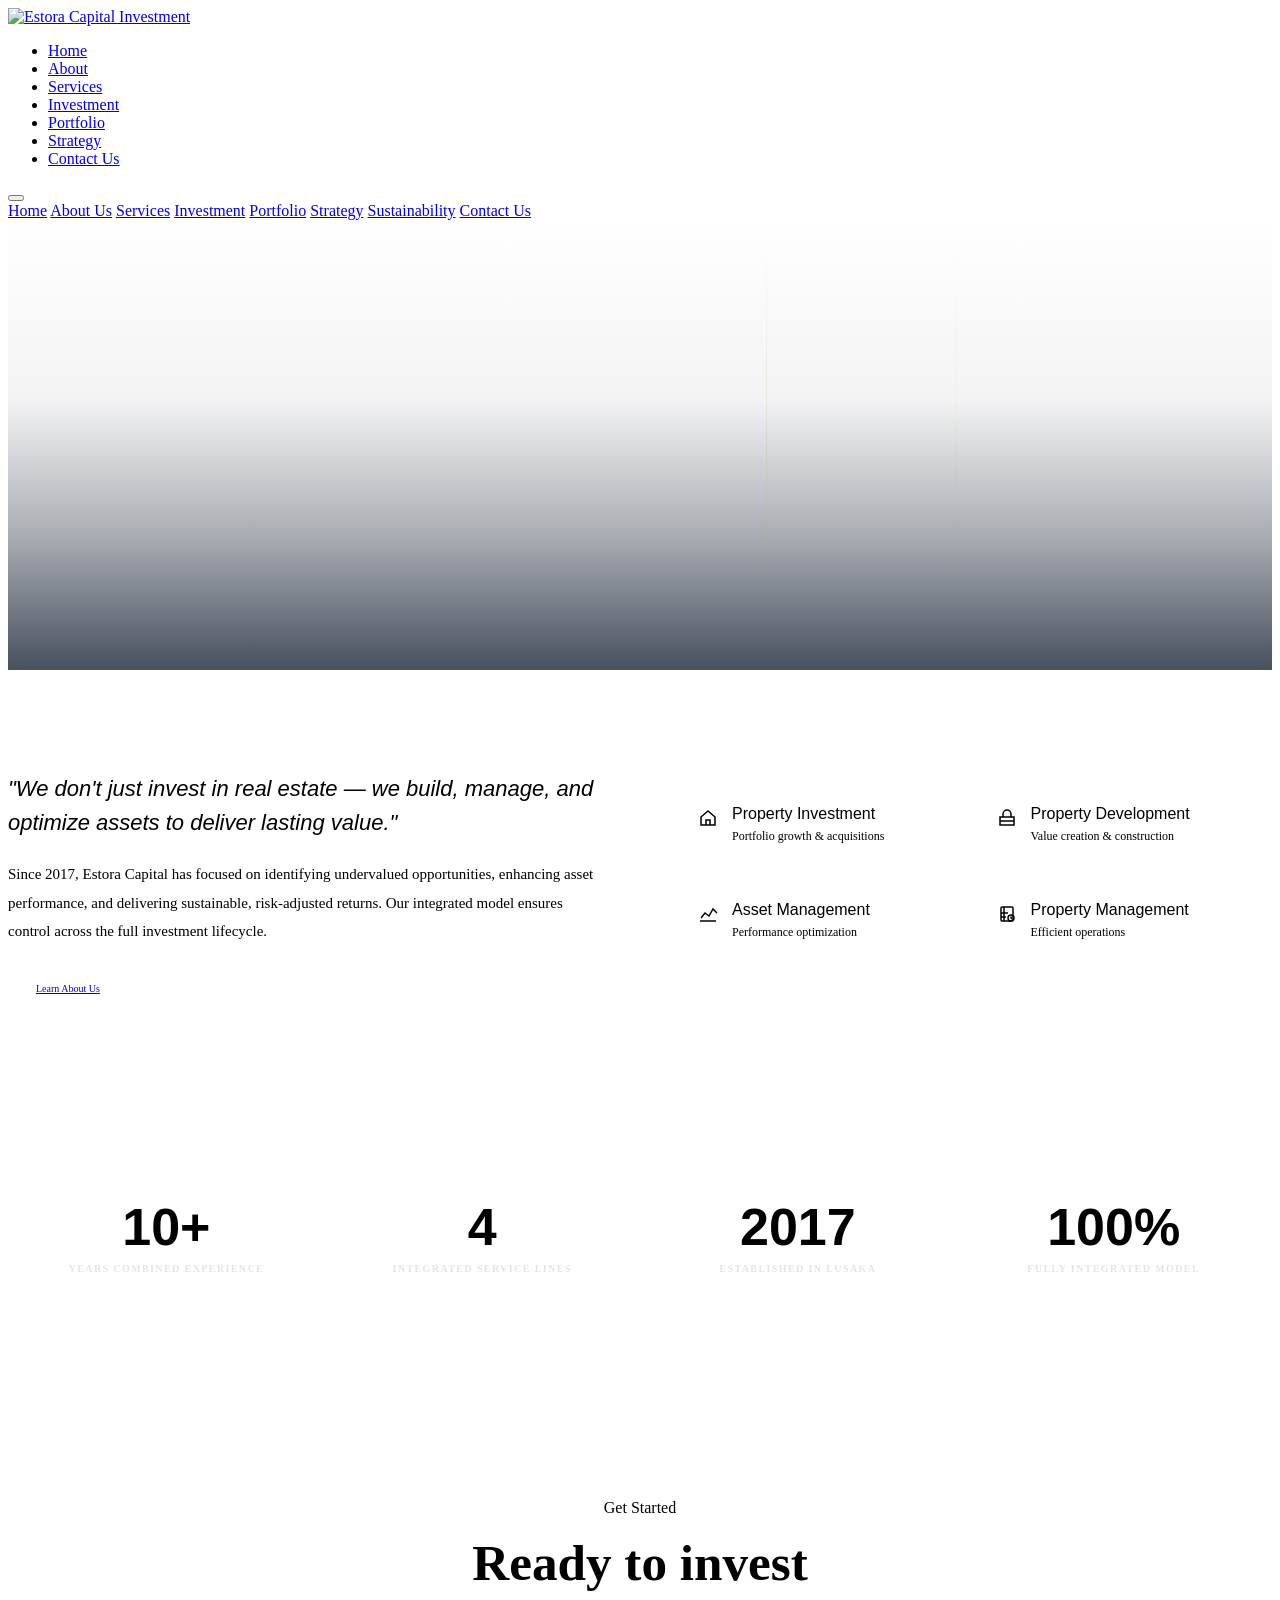
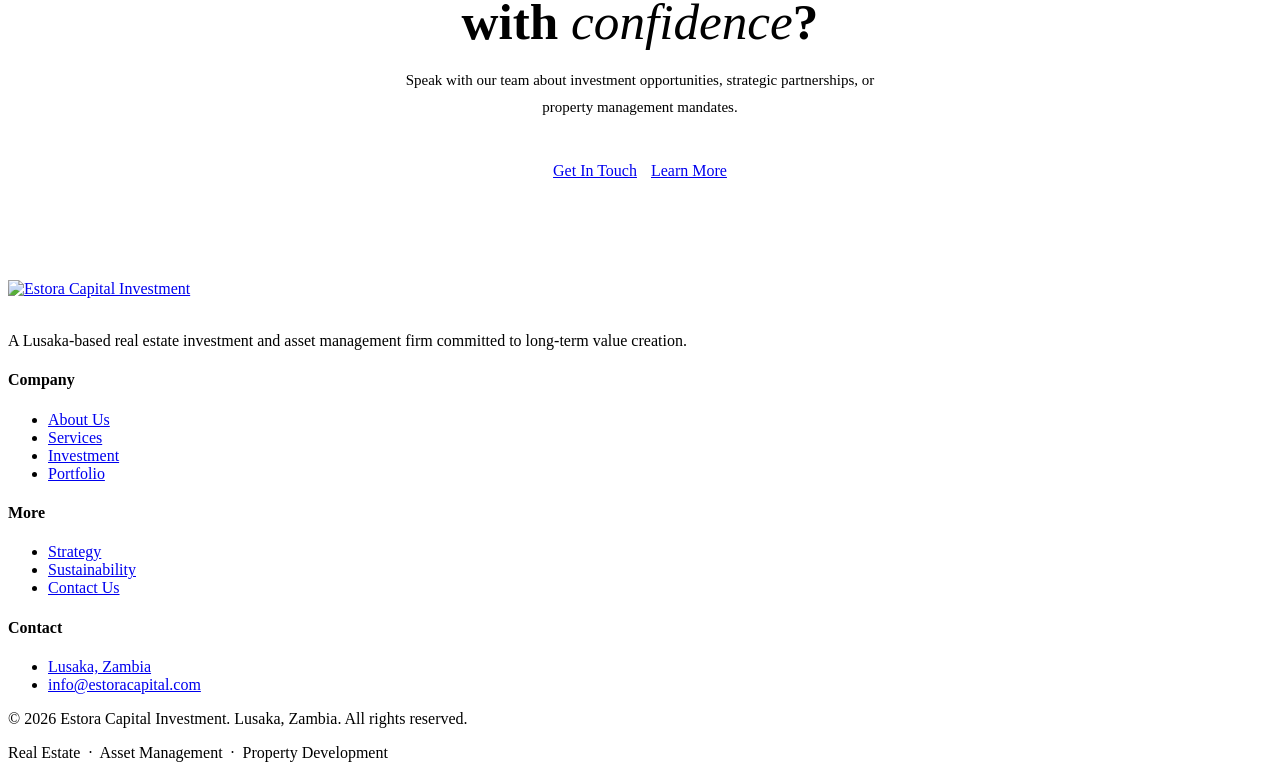
==== commit dd7d903a: "Rename index (1).html to index.html" ====
--- a/index.html
+++ b/index.html
@@ -7,37 +7,18 @@
 <link rel="icon" type="image/png" href="assets/logo.png">
 <link rel="stylesheet" href="shared.css">
 <style>
-:root {
-  --navy: #0A1628;
-  --gold: #C0A96A;
-  --gold-light: #d4c18c;
-  --bg: #f4f6f8;
-  --bg-white: #ffffff;
-}
-
-/* ── COMPACT NAV ── */
-nav {
-  display: flex; justify-content: space-between; align-items: center;
-  padding: 10px 60px;
-  background: var(--navy);
-  height: 70px;
-}
-.nav-logo img { height: 40px; }
-.nav-links { display: flex; gap: 30px; list-style: none; margin: 0; }
-.nav-links a { font-size: 12px; text-transform: uppercase; color: #fff; text-decoration: none; font-weight: 600; }
-.nav-cta { border: 1px solid var(--gold); padding: 8px 16px; }
-
 /* ── HERO ── */
 #hero {
-  height: 70vh;
-  min-height: 500px;
-  display: flex; flex-direction: column; justify-content: center;
-  position: relative; overflow: hidden; padding: 0 60px;
-}
+  min-height: 50vh; min-height: 50svh;
+  display: flex; flex-direction: column; justify-content: flex-end;
+  position: relative; overflow: hidden; padding: 0;
+}
+
+/* Slideshow images — full bleed, no overlay */
 .hero-bg { position: absolute; inset: 0; }
 .hero-slide {
   position: absolute; inset: 0;
-  background-position: center 30%;
+  background-position: center;
   background-size: cover;
   background-repeat: no-repeat;
   opacity: 0;
@@ -55,43 +36,247 @@
   100% { opacity: 0; transform: scale(1.07); }
 }
 
+/* Slide dots */
+.hero-dots {
+  position: absolute; bottom: 32px; left: 50%; transform: translateX(-50%);
+  display: flex; gap: 10px; z-index: 5;
+  opacity: 0; animation: fadeIn 1s 1.2s forwards;
+}
+.hero-dot {
+  width: 7px; height: 7px; border: 1px solid rgba(255,255,255,0.6);
+  border-radius: 0; background: transparent; cursor: pointer;
+  transition: background 0.3s;
+}
+.hero-dot.active, .hero-dot:hover { background: var(--gold); border-color: var(--gold); }
+
+/* Subtle gradient at bottom so text stays readable — no heavy overlay */
 .hero-gradient {
   position: absolute; inset: 0; pointer-events: none; z-index: 1;
-  background: linear-gradient(to top, rgba(10,22,40,0.8) 0%, rgba(10,22,40,0.2) 100%);
-}
-.hero-content { position: relative; z-index: 3; width: 100%; max-width: 700px; }
-.hero-eyebrow { display: flex; align-items: center; gap: 16px; margin-bottom: 20px; }
+  background: linear-gradient(
+    to top,
+    rgba(10,22,40,0.75) 0%,
+    rgba(10,22,40,0.35) 30%,
+    rgba(10,22,40,0.05) 60%,
+    transparent 100%
+  );
+}
+
+.hero-lines { position: absolute; inset: 0; overflow: hidden; pointer-events: none; z-index: 2; }
+.hero-lines::before, .hero-lines::after {
+  content: ''; position: absolute; top: 0; bottom: 0; width: 1px;
+  background: linear-gradient(to bottom, transparent, rgba(192,169,106,0.2), transparent);
+  animation: lineFade 7s ease-in-out infinite;
+}
+.hero-lines::before { left: 60%; }
+.hero-lines::after  { left: 75%; animation-delay: 2.8s; opacity: 0.4; }
+@keyframes lineFade { 0%,100%{opacity:0;transform:scaleY(0.2)} 50%{opacity:1;transform:scaleY(1)} }
+
+/* Content sits at bottom over gradient — no background box */
+.hero-content {
+  position: relative; z-index: 3;
+  width: 100%; max-width: 860px;
+  padding: 0 60px 80px;
+  background: none;
+  border-left: none;
+  box-shadow: none;
+}
+
+.hero-eyebrow {
+  display: flex; align-items: center; gap: 16px; margin-bottom: 20px;
+  opacity: 0; animation: fadeUp 0.9s 0.3s forwards;
+}
 .hero-eyebrow-line { width: 40px; height: 1px; background: var(--gold); }
-.label { color: var(--gold-light); font-size: 11px; letter-spacing: 0.1em; text-transform: uppercase; }
-.hero-content h1 { font-size: clamp(28px, 4vw, 42px); color: #FFFFFF; margin-bottom: 20px; line-height: 1.2; }
-.hero-content h1 em { font-style: italic; color: var(--gold-light); }
-.hero-sub { font-size: 15px; color: rgba(255,255,255,0.9); line-height: 1.6; margin-bottom: 30px; }
-.hero-btns { display: flex; gap: 15px; }
-.btn-primary { background: var(--gold); color: var(--navy); padding: 12px 28px; text-decoration: none; font-size: 11px; font-weight: 700; text-transform: uppercase; }
-.btn-outline { border: 1px solid rgba(255,255,255,0.4); color: #fff; padding: 12px 28px; text-decoration: none; font-size: 11px; font-weight: 700; text-transform: uppercase; }
-
-/* ── MOBILE RESPONSIVENESS ── */
+.hero-eyebrow .label { color: var(--gold-light); }
+
+/* h1 sized to match section card headings (24–26px range) — slightly bigger */
+.hero-content h1 {
+  font-size: clamp(26px, 3vw, 34px);
+  font-weight: 600; color: #FFFFFF; margin-bottom: 14px;
+  opacity: 0; animation: fadeUp 0.9s 0.5s forwards;
+  line-height: 1.25; max-width: 680px;
+}
+.hero-content h1 em { font-style: italic; color: var(--gold-light); font-weight: 400; }
+
+.hero-sub {
+  font-size: 13px; color: rgba(240,244,248,0.82); max-width: 520px;
+  line-height: 1.85; margin-bottom: 32px; font-weight: 400;
+  opacity: 0; animation: fadeUp 0.9s 0.7s forwards;
+}
+.hero-btns {
+  display: flex; gap: 12px; flex-wrap: wrap;
+  opacity: 0; animation: fadeUp 0.9s 0.9s forwards;
+}
+.hero-btns .btn-primary {
+  background: var(--gold); color: var(--navy); border-color: var(--gold);
+  padding: 12px 28px; font-size: 10px;
+}
+.hero-btns .btn-primary:hover { background: transparent; color: var(--gold); }
+.hero-btns .btn-outline {
+  color: rgba(240,244,248,0.9); border-color: rgba(240,244,248,0.4);
+  padding: 12px 28px; font-size: 10px;
+}
+.hero-btns .btn-outline:hover { background: rgba(255,255,255,0.1); color: #fff; border-color: rgba(255,255,255,0.6); }
+
+.hero-scroll {
+  position: absolute; bottom: 44px; right: 60px;
+  display: flex; align-items: center; gap: 12px; z-index: 4;
+  opacity: 0; animation: fadeIn 1s 1.5s forwards;
+}
+.hero-scroll-line {
+  width: 1px; height: 44px;
+  background: linear-gradient(to bottom, var(--gold), transparent);
+  animation: sPulse 2.2s ease-in-out infinite;
+}
+@keyframes sPulse { 0%,100%{opacity:0.3} 50%{opacity:1} }
+.hero-scroll span { font-size: 9px; letter-spacing: 0.24em; color: rgba(240,244,248,0.5); writing-mode: vertical-rl; font-weight: 600; text-transform: uppercase; }
+
+/* hero stat row */
+.hero-stats {
+  position: absolute; top: 0; right: 0;
+  display: flex; z-index: 4;
+  opacity: 0; animation: fadeIn 1s 1.2s forwards;
+}
+.hero-stat {
+  padding: 22px 28px;
+  background: rgba(10,22,40,0.72);
+  backdrop-filter: blur(8px);
+  border-left: 1px solid rgba(184,197,212,0.1);
+  border-bottom: 1px solid rgba(184,197,212,0.1);
+  text-align: center; min-width: 110px;
+}
+.hero-stat-num { font-size: 26px; font-weight: 600; color: var(--gold-light); line-height: 1; }
+.hero-stat-lbl { font-size: 9px; letter-spacing: 0.14em; text-transform: uppercase; color: rgba(184,197,212,0.5); margin-top: 5px; font-weight: 600; }
+
+/* ── INTRO BAND ── */
+.intro-band { background: var(--bg-white); border-bottom: 1px solid var(--line-dark); }
+.intro-inner {
+  display: grid; grid-template-columns: 1fr 1fr; gap: 72px; align-items: center;
+  padding: 80px 0;
+}
+.intro-left p { font-size: 15px; color: var(--text-mid); line-height: 1.9; margin-bottom: 14px; }
+.intro-left .lead {
+  font-family: 'Roboto', sans-serif; font-size: 22px; font-style: italic;
+  color: var(--navy); line-height: 1.55; margin-bottom: 20px; font-weight: 400;
+}
+.intro-right { display: grid; grid-template-columns: 1fr 1fr; gap: 1px; background: var(--line-dark); border: 1px solid var(--line-dark); }
+.intro-cap {
+  background: var(--bg); padding: 28px 22px;
+  display: flex; align-items: flex-start; gap: 14px;
+  transition: background 0.3s;
+}
+.intro-cap:hover { background: var(--bg-white); }
+.intro-cap svg { color: var(--gold); flex-shrink: 0; margin-top: 3px; }
+.intro-cap strong { display: block; font-family: 'Roboto', sans-serif; font-size: 16px; color: var(--navy); margin-bottom: 3px; font-weight: 500; }
+.intro-cap span { font-size: 12px; color: var(--text-muted); }
+
+/* ── SECTION CARDS GRID ── */
+.sections-area { background: var(--bg); padding: 72px 0; }
+.sections-label { margin-bottom: 52px; }
+.sections-label h2 { font-size: clamp(30px, 4vw, 50px); }
+
+.cards-grid {
+  display: grid; grid-template-columns: repeat(3, 1fr);
+  gap: 1px; background: var(--line-dark); border: 1px solid var(--line-dark);
+}
+.section-card {
+  background: var(--bg-white); padding: 52px 40px;
+  position: relative; overflow: hidden;
+  text-decoration: none; display: flex; flex-direction: column;
+  transition: background 0.3s;
+  border-bottom: 3px solid transparent;
+}
+.section-card:hover { background: var(--bg); border-bottom-color: var(--gold); }
+.section-card:hover .card-icon { color: var(--navy); }
+
+.card-icon { width: 44px; height: 44px; color: var(--gold); margin-bottom: 26px; transition: color 0.3s; }
+.section-card h3 { font-size: 24px; color: var(--navy); margin-bottom: 12px; font-weight: 600; }
+.section-card p { font-size: 13px; color: var(--text-muted); line-height: 1.85; flex: 1; }
+.card-link {
+  display: flex; align-items: center; gap: 8px; margin-top: 28px;
+  font-size: 10px; letter-spacing: 0.18em; text-transform: uppercase;
+  color: var(--gold); font-weight: 700; font-family: 'Open Sans', sans-serif;
+}
+.card-link svg { transition: transform 0.3s; }
+.section-card:hover .card-link svg { transform: translateX(5px); }
+
+/* ── HIGHLIGHTS ── */
+.highlights { background: var(--navy); padding: 80px 0; }
+.highlights-grid { display: grid; grid-template-columns: repeat(4,1fr); gap: 1px; background: rgba(255,255,255,0.05); border: 1px solid rgba(255,255,255,0.05); }
+.highlight-cell { background: var(--navy); padding: 44px 32px; text-align: center; }
+.highlight-num { font-family: 'Roboto', sans-serif; font-size: 52px; font-weight: 600; color: var(--gold-light); line-height: 1; margin-bottom: 10px; }
+.highlight-desc { font-size: 10px; letter-spacing: 0.14em; text-transform: uppercase; color: rgba(184,197,212,0.45); font-weight: 600; }
+
+/* ── CLOSING CTA ── */
+.closing-cta { background: var(--bg-white); padding: 100px 0; text-align: center; border-top: 1px solid var(--line-dark); }
+.closing-cta h2 { font-size: clamp(30px, 4vw, 54px); max-width: 640px; margin: 16px auto; }
+.closing-cta h2 em { font-style: italic; color: var(--gold); font-weight: 400; }
+.closing-cta p { font-size: 15px; color: var(--text-muted); max-width: 480px; margin: 0 auto 40px; line-height: 1.85; }
+.closing-btns { display: flex; gap: 14px; justify-content: center; flex-wrap: wrap; }
+
+/* RESPONSIVE */
+@media (max-width: 1024px) {
+  .hero-content { padding: 0 36px 72px; }
+  .hero-scroll { right: 36px; }
+  .hero-stats { display: none; }
+  .cards-grid { grid-template-columns: repeat(2,1fr); }
+  .highlights-grid { grid-template-columns: repeat(2,1fr); }
+  .intro-inner { gap: 48px; }
+}
 @media (max-width: 768px) {
-  nav { padding: 15px 20px; }
-  #hero { height: 60vh; padding: 0 20px; align-items: center; text-align: center; }
-  .hero-content { background: rgba(10, 22, 40, 0.7); padding: 30px; border-radius: 8px; }
-  .hero-content h1 { font-size: 24px; }
-  .hero-btns { justify-content: center; flex-direction: column; }
+  .hero-content { padding: 0 22px 32px; }
+  .hero-content h1 { font-size: 20px; margin-bottom: 8px; }
+  .hero-sub { font-size: 11px; line-height: 1.6; margin-bottom: 16px; max-width: 320px;
+    display: -webkit-box; -webkit-line-clamp: 2; -webkit-box-orient: vertical; overflow: hidden; }
+  .hero-eyebrow { margin-bottom: 10px; }
+  .hero-btns a { padding: 10px 20px; font-size: 9px; }
+  .hero-scroll { display: none; }
+  .hero-dots { bottom: 20px; }
+  .cards-grid { grid-template-columns: 1fr; }
+  .highlights-grid { grid-template-columns: repeat(2,1fr); }
+  .intro-inner { grid-template-columns: 1fr; gap: 40px; }
+  .intro-right { grid-template-columns: 1fr; }
+  .section-card { padding: 40px 26px; }
+  .highlight-num { font-size: 40px; }
+}
+@media (max-width: 480px) {
+  .hero-content { padding: 0 18px 24px; }
+  .hero-content h1 { font-size: 18px; }
+  .hero-sub { display: none; }
+  .hero-btns { flex-direction: column; gap: 8px; }
+  .hero-btns a { text-align: center; padding: 9px 18px; }
+  .hero-eyebrow { margin-bottom: 8px; }
+  .hero-eyebrow .label { font-size: 8px; }
 }
 </style>
 </head>
 <body>
 
+<!-- NAV -->
 <nav>
   <a href="index.html" class="nav-logo"><img src="assets/logo.png" alt="Estora Capital Investment"></a>
   <ul class="nav-links">
-    <li><a href="index.html">Home</a></li>
+    <li><a href="index.html" class="active">Home</a></li>
     <li><a href="about.html">About</a></li>
     <li><a href="services.html">Services</a></li>
-    <li><a href="contact.html" class="nav-cta">Contact</a></li>
+    <li><a href="investment.html">Investment</a></li>
+    <li><a href="portfolio.html">Portfolio</a></li>
+    <li><a href="strategy.html">Strategy</a></li>
+    <li><a href="contact.html" class="nav-cta">Contact Us</a></li>
   </ul>
+  <button class="nav-hamburger" aria-label="Open menu"><span></span><span></span><span></span></button>
 </nav>
-
+<div class="nav-drawer">
+  <a href="index.html" class="active">Home</a>
+  <a href="about.html">About Us</a>
+  <a href="services.html">Services</a>
+  <a href="investment.html">Investment</a>
+  <a href="portfolio.html">Portfolio</a>
+  <a href="strategy.html">Strategy</a>
+  <a href="sustainability.html">Sustainability</a>
+  <a href="contact.html" class="drawer-cta">Contact Us</a>
+</div>
+
+<!-- HERO -->
 <section id="hero">
   <div class="hero-bg">
     <div class="hero-slide" style="background-image:url('assets/home-hero-1.jpeg');"></div>
@@ -99,20 +284,153 @@
     <div class="hero-slide" style="background-image:url('assets/home-hero-3.jpeg');"></div>
   </div>
   <div class="hero-gradient"></div>
+  <div class="hero-lines"></div>
+  <div class="hero-stats">
+    <div class="hero-stat"><div class="hero-stat-num">10+</div><div class="hero-stat-lbl">Years Experience</div></div>
+    <div class="hero-stat"><div class="hero-stat-num">4</div><div class="hero-stat-lbl">Service Lines</div></div>
+    <div class="hero-stat"><div class="hero-stat-num">2017</div><div class="hero-stat-lbl">Established</div></div>
+  </div>
   <div class="hero-content">
     <div class="hero-eyebrow">
       <div class="hero-eyebrow-line"></div>
-      <span class="label">Lusaka, Zambia</span>
+      <span class="label">Lusaka, Zambia &nbsp;·&nbsp; Est. 2017</span>
     </div>
     <h1>Building <em>long-term value</em> through strategic real estate investment</h1>
-    <p class="hero-sub">Estora Capital is a Lusaka-based real estate investment firm delivering stable income and long-term capital growth.</p>
+    <p class="hero-sub">Estora Capital is a Lusaka-based real estate investment firm focused on acquiring, developing, and actively managing property assets that deliver stable income and long-term capital growth.</p>
     <div class="hero-btns">
       <a href="investment.html" class="btn-primary">View Investments</a>
       <a href="contact.html" class="btn-outline">Partner With Us</a>
     </div>
   </div>
+  <div class="hero-dots" id="heroDots">
+    <div class="hero-dot active" onclick="goToSlide(0)"></div>
+    <div class="hero-dot" onclick="goToSlide(1)"></div>
+    <div class="hero-dot" onclick="goToSlide(2)"></div>
+  </div>
+  <div class="hero-scroll"><div class="hero-scroll-line"></div><span>Scroll</span></div>
 </section>
 
+<!-- INTRO BAND -->
+<section class="intro-band">
+  <div class="container">
+    <div class="intro-inner">
+      <div class="intro-left reveal">
+        <p class="lead">"We don't just invest in real estate — we build, manage, and optimize assets to deliver lasting value."</p>
+        <p>Since 2017, Estora Capital has focused on identifying undervalued opportunities, enhancing asset performance, and delivering sustainable, risk-adjusted returns. Our integrated model ensures control across the full investment lifecycle.</p>
+        <div style="margin-top:32px"><a href="about.html" class="btn-primary" style="font-size:10px;padding:12px 28px;">Learn About Us</a></div>
+      </div>
+      <div class="intro-right reveal">
+        <div class="intro-cap">
+          <svg width="20" height="20" viewBox="0 0 20 20" fill="none" stroke="currentColor" stroke-width="1.5"><path d="M3 17V9l7-6 7 6v8H3z"/><path d="M8 17v-5h4v5"/></svg>
+          <div><strong>Property Investment</strong><span>Portfolio growth &amp; acquisitions</span></div>
+        </div>
+        <div class="intro-cap">
+          <svg width="20" height="20" viewBox="0 0 20 20" fill="none" stroke="currentColor" stroke-width="1.5"><rect x="3" y="9" width="14" height="8"/><path d="M6 9V6a4 4 0 0 1 8 0v3"/><path d="M3 13h14"/></svg>
+          <div><strong>Property Development</strong><span>Value creation &amp; construction</span></div>
+        </div>
+        <div class="intro-cap">
+          <svg width="20" height="20" viewBox="0 0 20 20" fill="none" stroke="currentColor" stroke-width="1.5"><path d="M3 14l4-5 4 3 4-7 4 4"/><path d="M2 17h16"/></svg>
+          <div><strong>Asset Management</strong><span>Performance optimization</span></div>
+        </div>
+        <div class="intro-cap">
+          <svg width="20" height="20" viewBox="0 0 20 20" fill="none" stroke="currentColor" stroke-width="1.5"><rect x="4" y="3" width="12" height="14" rx="1"/><path d="M7 3v14M4 9h7M4 13h5"/><circle cx="14" cy="14" r="3"/><path d="M14 12.5v1.5l1 1"/></svg>
+          <div><strong>Property Management</strong><span>Efficient operations</span></div>
+        </div>
+      </div>
+    </div>
+  </div>
+</section>
+
+<!-- HIGHLIGHTS -->
+<section class="highlights">
+  <div class="container">
+    <div class="highlights-grid">
+      <div class="highlight-cell reveal"><div class="highlight-num">10+</div><div class="highlight-desc">Years Combined Experience</div></div>
+      <div class="highlight-cell reveal reveal-delay-1"><div class="highlight-num">4</div><div class="highlight-desc">Integrated Service Lines</div></div>
+      <div class="highlight-cell reveal reveal-delay-2"><div class="highlight-num">2017</div><div class="highlight-desc">Established in Lusaka</div></div>
+      <div class="highlight-cell reveal reveal-delay-3"><div class="highlight-num">100%</div><div class="highlight-desc">Fully Integrated Model</div></div>
+    </div>
+  </div>
+</section>
+
+<!-- CLOSING CTA -->
+<section class="closing-cta">
+  <div class="container">
+    <div class="reveal">
+      <span class="label">Get Started</span>
+      <h2>Ready to invest<br>with <em>confidence</em>?</h2>
+      <p>Speak with our team about investment opportunities, strategic partnerships, or property management mandates.</p>
+      <div class="closing-btns">
+        <a href="contact.html" class="btn-primary">Get In Touch</a>
+        <a href="investment.html" class="btn-outline">Learn More</a>
+      </div>
+    </div>
+  </div>
+</section>
+
+<!-- FOOTER -->
+<footer>
+  <div class="footer-top">
+    <div>
+      <a href="index.html"><img src="assets/logo.png" alt="Estora Capital Investment" class="footer-logo" style="height:36px;display:block;margin-bottom:14px;"></a>
+      <p class="footer-tagline">A Lusaka-based real estate investment and asset management firm committed to long-term value creation.</p>
+    </div>
+    <div class="footer-links-group">
+      <h4>Company</h4>
+      <ul class="footer-links">
+        <li><a href="about.html">About Us</a></li>
+        <li><a href="services.html">Services</a></li>
+        <li><a href="investment.html">Investment</a></li>
+        <li><a href="portfolio.html">Portfolio</a></li>
+      </ul>
+    </div>
+    <div class="footer-links-group">
+      <h4>More</h4>
+      <ul class="footer-links">
+        <li><a href="strategy.html">Strategy</a></li>
+        <li><a href="sustainability.html">Sustainability</a></li>
+        <li><a href="contact.html">Contact Us</a></li>
+      </ul>
+    </div>
+    <div class="footer-links-group">
+      <h4>Contact</h4>
+      <ul class="footer-links">
+        <li><a href="#">Lusaka, Zambia</a></li>
+        <li><a href="mailto:info@estoracapital.com">info@estoracapital.com</a></li>
+      </ul>
+    </div>
+  </div>
+  <div class="footer-bottom">
+    <p class="footer-copy">&copy; 2026 Estora Capital Investment. Lusaka, Zambia. All rights reserved.</p>
+    <p class="footer-copy">Real Estate &nbsp;·&nbsp; Asset Management &nbsp;·&nbsp; Property Development</p>
+  </div>
+</footer>
+
 <script src="shared.js"></script>
+<script>
+// Sync dots with slideshow (6s per slide)
+(function() {
+  const dots = document.querySelectorAll('.hero-dot');
+  let current = 0;
+  const total = dots.length;
+  const interval = 6000;
+
+  function setDot(idx) {
+    dots.forEach(d => d.classList.remove('active'));
+    dots[idx].classList.add('active');
+    current = idx;
+  }
+
+  // Auto-advance every 6s in sync with CSS animation
+  setInterval(() => {
+    setDot((current + 1) % total);
+  }, interval);
+
+  // Manual jump — restart animation by cloning slides
+  window.goToSlide = function(idx) {
+    setDot(idx);
+  };
+})();
+</script>
 </body>
-</html>+</html>
